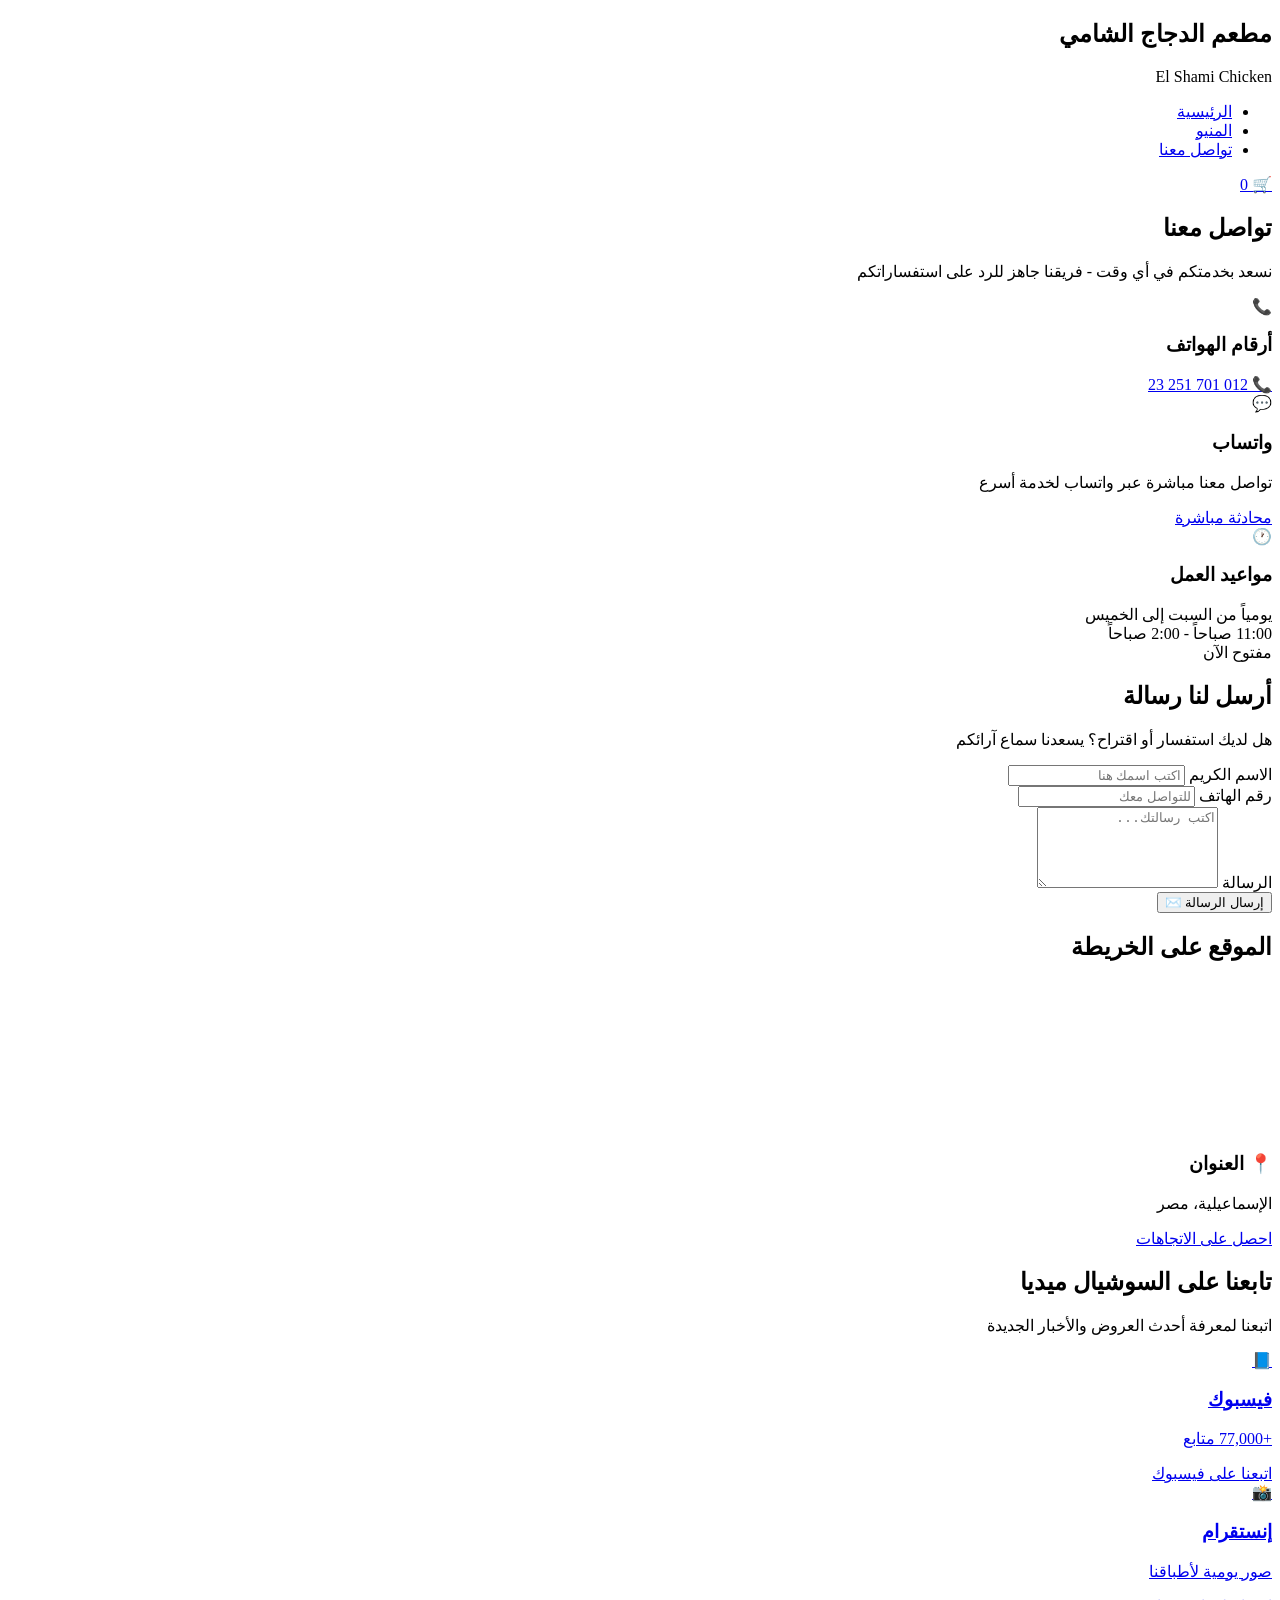
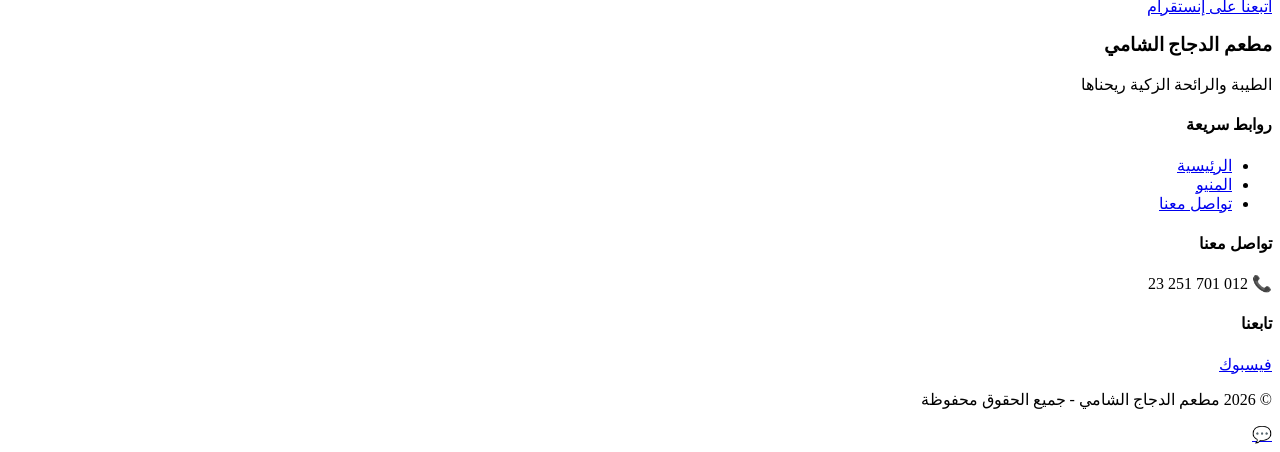
==== contact.html @ aac46c4f "Add files via upload" ====
<!DOCTYPE html>
<html lang="ar" dir="rtl">
<head>
    <meta charset="UTF-8">
    <meta name="viewport" content="width=device-width, initial-scale=1.0">
    <title>تواصل معنا - مطعم الدجاج الشامي</title>
    <link rel="stylesheet" href="../CSS/style.css">
    <link rel="stylesheet" href="../CSS/contact.css">
</head>
<body>
    <!-- Navigation Bar -->
    <nav class="navbar">
        <div class="container">
            <div class="nav-brand">
                <h1>مطعم الدجاج الشامي</h1>
                <p class="nav-subtitle">El Shami Chicken</p>
            </div>
            <ul class="nav-links">
                <li><a href="index.html">الرئيسية</a></li>
                <li><a href="menu.html">المنيو</a></li>
                <li><a href="contact.html" class="active">تواصل معنا</a></li>
            </ul>
            <div class="nav-cart">
                <a href="order.html" class="cart-icon">
                    🛒
                    <span class="cart-count" id="cartCount">0</span>
                </a>
            </div>
        </div>
    </nav>

    <!-- Contact Header -->
    <section class="contact-header">
        <div class="container">
            <h1 class="page-title">تواصل معنا</h1>
            <p class="page-subtitle">نسعد بخدمتكم في أي وقت - فريقنا جاهز للرد على استفساراتكم</p>
        </div>
    </section>

    <!-- Contact Info Cards -->
    <section class="contact-info-section">
        <div class="container">
            <div class="contact-cards-grid">
                <!-- Phone Card -->
                <div class="contact-card">
                    <div class="contact-icon phone-icon">📞</div>
                    <h3>أرقام الهواتف</h3>
                    <div class="contact-details">
                        <a href="tel:01200287578" class="phone-link">📞 012 701 251 23</a>
                    </div>
                </div>

                <!-- WhatsApp Card -->
                <div class="contact-card whatsapp-card">
                    <div class="contact-icon whatsapp-icon">💬</div>
                    <h3>واتساب</h3>
                    <p>تواصل معنا مباشرة عبر واتساب لخدمة أسرع</p>
                    <a href="https://wa.me/201200287578" target="_blank" class="btn btn-whatsapp">
                        محادثة مباشرة
                    </a>
                </div>

                <!-- Working Hours Card -->
                <div class="contact-card">
                    <div class="contact-icon clock-icon">🕐</div>
                    <h3>مواعيد العمل</h3>
                    <div class="working-hours">
                        <div class="hours-row">
                            <span>يومياً من السبت إلى الخميس</span>
                        </div>
                        <div class="hours-time">11:00 صباحاً - 2:00 صباحاً</div>
                        <div class="status-badge open">مفتوح الآن</div>
                    </div>
                </div>
            </div>
        </div>
    </section>

    <!-- Contact Form & Map -->
    <section class="contact-main-section">
        <div class="container">
            <div class="contact-layout">
                <!-- Contact Form -->
                <div class="contact-form-card">
                    <h2>أرسل لنا رسالة</h2>
                    <p class="form-intro">هل لديك استفسار أو اقتراح؟ يسعدنا سماع آرائكم</p>
                    
                    <form id="contactForm">
                        <div class="form-group">
                            <label for="contactName">الاسم الكريم</label>
                            <input type="text" id="contactName" name="contactName" required placeholder="اكتب اسمك هنا">
                        </div>

                        <div class="form-group">
                            <label for="contactInfo">رقم الهاتف</label>
                            <input type="text" id="contactInfo" name="contactInfo" required placeholder="للتواصل معك">
                        </div>

                        <div class="form-group">
                            <label for="contactMessage">الرسالة</label>
                            <textarea id="contactMessage" name="contactMessage" required placeholder="اكتب رسالتك..." rows="5"></textarea>
                        </div>

                        <button type="submit" class="btn btn-primary btn-block">
                            إرسال الرسالة ✉️
                        </button>
                    </form>
                </div>

                <!-- Map -->
                <div class="map-card">
                    <h2>الموقع على الخريطة</h2>
                    <div class="map-wrapper">
                        <iframe 
                            src="https://www.google.com/maps/embed?pb=!1m18!1m12!1m3!1d27551.89556045984!2d32.26!3d30.59!2m3!1f0!2f0!3f0!3m2!1i1024!2i768!4f13.1!3m3!1m2!1s0x14f990e0b4a8a9c9%3A0x5c9c8e9c8e9c8e9c!2sIsmailia%2C%20Egypt!5e0!3m2!1sen!2seg!4v1234567890"
                            width="100%" 
                            height="100%" 
                            style="border:0; border-radius: 12px;" 
                            allowfullscreen="" 
                            loading="lazy">
                        </iframe>
                    </div>
                    <div class="location-info">
                        <h3>📍 العنوان</h3>
                        <p>الإسماعيلية، مصر</p>
                        <a href="https://maps.app.goo.gl/FT3ThQCLLrSuwWSB6?g_st=aw" target="_blank" class="btn btn-secondary">
                            احصل على الاتجاهات
                        </a>
                    </div>
                </div>
            </div>
        </div>
    </section>

    <!-- Social Media Section -->
    <section class="social-section">
        <div class="container">
            <h2 class="section-title">تابعنا على السوشيال ميديا</h2>
            <p class="section-subtitle">اتبعنا لمعرفة أحدث العروض والأخبار الجديدة</p>
            
            <div class="social-cards">
                <a href="https://www.facebook.com/ElShamiRest" target="_blank" class="social-card facebook-card">
                    <div class="social-card-icon">📘</div>
                    <h3>فيسبوك</h3>
                    <p>+77,000 متابع</p>
                    <span class="follow-btn">اتبعنا على فيسبوك</span>
                </a>

                <a href="#" target="_blank" class="social-card instagram-card">
                    <div class="social-card-icon">📸</div>
                    <h3>إنستقرام</h3>
                    <p>صور يومية لأطباقنا</p>
                    <span class="follow-btn">اتبعنا على إنستقرام</span>
                </a>
            </div>
        </div>
    </section>

    <!-- Footer -->
    <footer class="footer">
        <div class="container">
            <div class="footer-content">
                <div class="footer-section">
                    <h3>مطعم الدجاج الشامي</h3>
                    <p>الطيبة والرائحة الزكية ريحناها</p>
                </div>
                
                <div class="footer-section">
                    <h4>روابط سريعة</h4>
                    <ul class="footer-links">
                        <li><a href="index.html">الرئيسية</a></li>
                        <li><a href="menu.html">المنيو</a></li>
                        <li><a href="contact.html">تواصل معنا</a></li>
                    </ul>
                </div>
                
                <div class="footer-section">
                    <h4>تواصل معنا</h4>
                      <p class="footer-phone">📞 012 701 251 23</p>
                </div>
                
                <div class="footer-section">
                    <h4>تابعنا</h4>
                    <div class="social-links">
                        <a href="https://www.facebook.com/ElShamiRest" target="_blank" class="social-icon facebook">فيسبوك</a>
                    </div>
                </div>
            </div>
            
            <div class="footer-bottom">
                <p>© 2026 مطعم الدجاج الشامي - جميع الحقوق محفوظة</p>
            </div>
        </div>
    </footer>

    <!-- Floating WhatsApp Button -->
    <a href="https://wa.me/+201044804508" target="_blank" class="whatsapp-float" title="تواصل معنا على واتساب">
        <span class="whatsapp-icon">💬</span>
    </a>

    <script src="../JS/cart.js"></script>
    <script src="../JS/contact.js"></script>
</body>
</html>
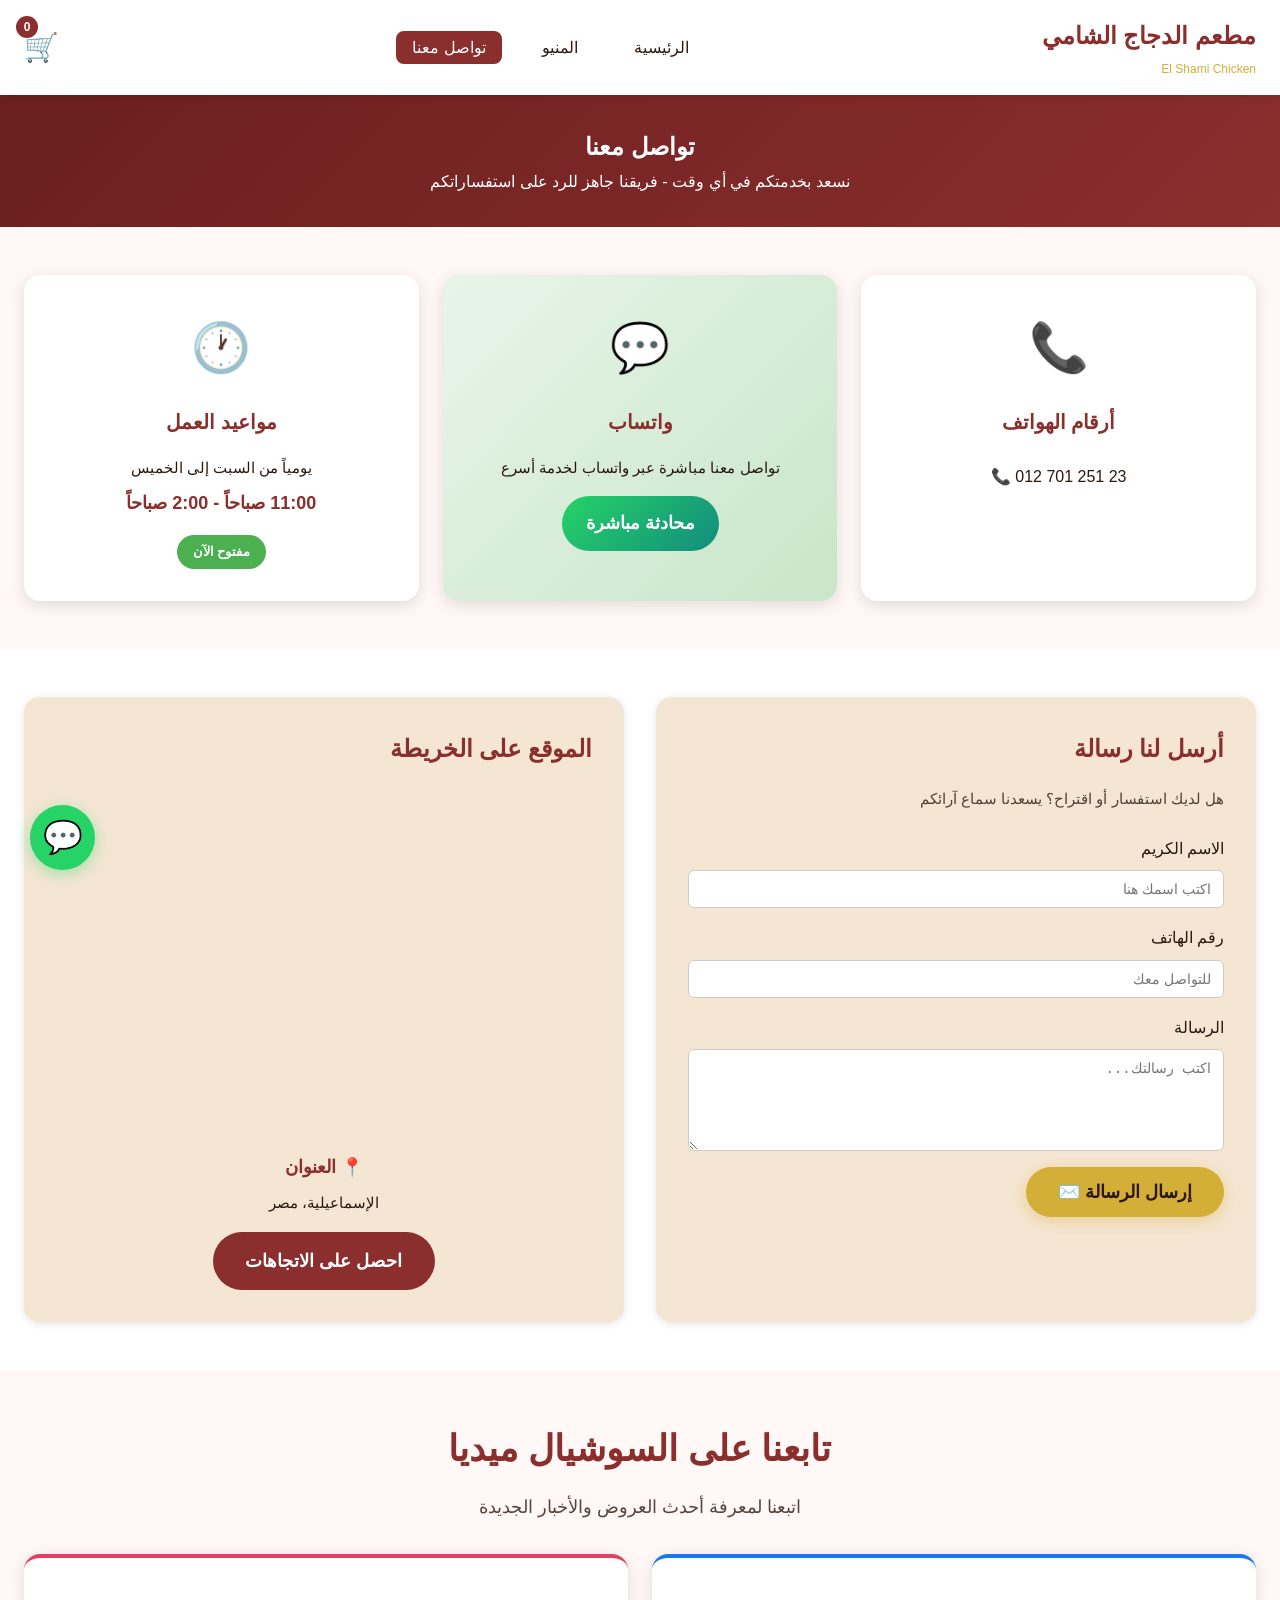
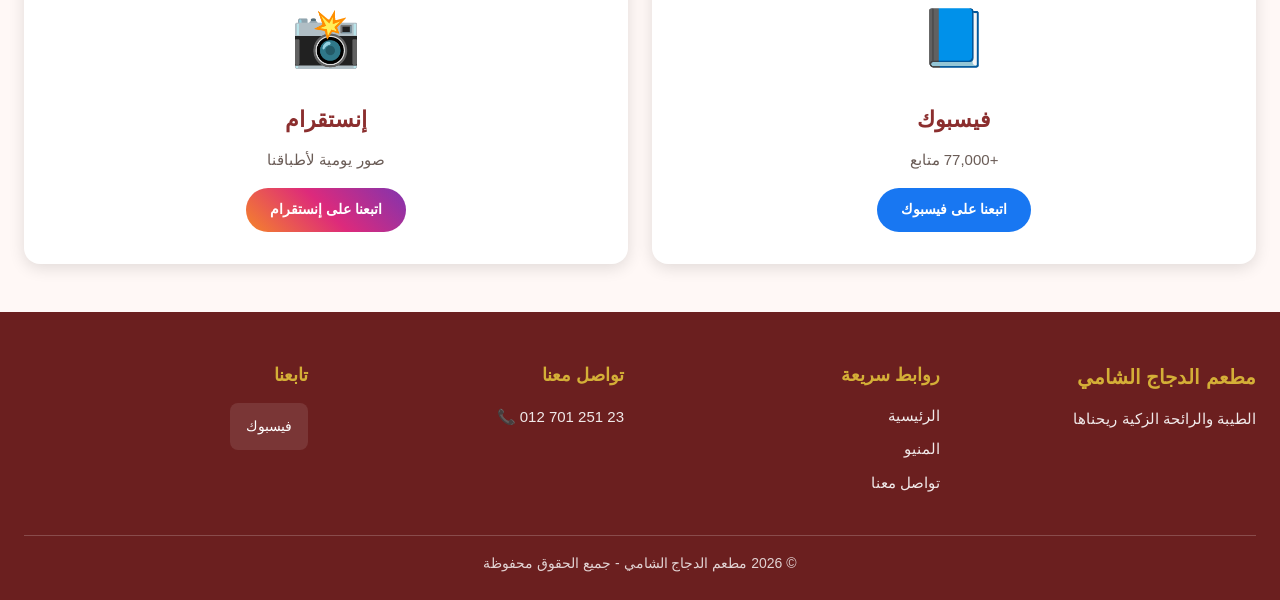
==== commit 68ea5279: "Update contact.html" ====
--- a/contact.html
+++ b/contact.html
@@ -4,8 +4,8 @@
     <meta charset="UTF-8">
     <meta name="viewport" content="width=device-width, initial-scale=1.0">
     <title>تواصل معنا - مطعم الدجاج الشامي</title>
-    <link rel="stylesheet" href="../CSS/style.css">
-    <link rel="stylesheet" href="../CSS/contact.css">
+    <link rel="stylesheet" href="style.css">
+    <link rel="stylesheet" href="contact.css">
 </head>
 <body>
     <!-- Navigation Bar -->
@@ -201,4 +201,4 @@
     <script src="../JS/cart.js"></script>
     <script src="../JS/contact.js"></script>
 </body>
-</html>+</html>
--- a/style.css
+++ b/style.css
@@ -0,0 +1,595 @@
+/* ===== CSS Reset & Base Styles ===== */
+* {
+    margin: 0;
+    padding: 0;
+    box-sizing: border-box;
+}
+
+:root {
+    /* Colors */
+    --burgundy-primary: #8B2E2E;
+    --burgundy-dark: #6B1F1F;
+    --gold: #D4AF37;
+    --gold-light: #FED65B;
+    --beige-light: #F5E6D3;
+    --beige-cream: #FFF8F6;
+    --brown-dark: #2C1810;
+    --white: #FFFFFF;
+    --gray-light: #F0F0F0;
+    --green-whatsapp: #25D366;
+    
+    /* Typography */
+    --font-primary: 'Cairo', 'Segoe UI', Tahoma, sans-serif;
+    --font-secondary: 'Tajawal', sans-serif;
+    
+    /* Spacing */
+    --spacing-xs: 8px;
+    --spacing-sm: 12px;
+    --spacing-md: 16px;
+    --spacing-lg: 24px;
+    --spacing-xl: 32px;
+    --spacing-xxl: 48px;
+    
+    /* Border Radius */
+    --radius-sm: 8px;
+    --radius-md: 12px;
+    --radius-lg: 16px;
+    --radius-pill: 50px;
+    
+    /* Shadows */
+    --shadow-sm: 0 2px 8px rgba(0, 0, 0, 0.1);
+    --shadow-md: 0 4px 16px rgba(0, 0, 0, 0.12);
+    --shadow-lg: 0 8px 24px rgba(0, 0, 0, 0.15);
+}
+
+body {
+    font-family: var(--font-primary);
+    direction: rtl;
+    background-color: var(--beige-cream);
+    color: var(--brown-dark);
+    line-height: 1.7;
+    overflow-x: hidden;
+}
+
+.container {
+    max-width: 1280px;
+    margin: 0 auto;
+    padding: 0 var(--spacing-lg);
+}
+
+/* ===== Navigation Bar ===== */
+.navbar {
+    background-color: var(--white);
+    box-shadow: var(--shadow-sm);
+    position: sticky;
+    top: 0;
+    z-index: 1000;
+    padding: var(--spacing-md) 0;
+}
+
+.navbar .container {
+    display: flex;
+    justify-content: space-between;
+    align-items: center;
+    gap: var(--spacing-lg);
+}
+
+.nav-brand h1 {
+    font-size: 24px;
+    color: var(--burgundy-primary);
+    font-weight: 700;
+    margin-bottom: 2px;
+}
+
+.nav-subtitle {
+    font-size: 12px;
+    color: var(--gold);
+    font-weight: 500;
+}
+
+.nav-links {
+    display: flex;
+    list-style: none;
+    gap: var(--spacing-lg);
+}
+
+.nav-links a {
+    text-decoration: none;
+    color: var(--brown-dark);
+    font-size: 16px;
+    font-weight: 500;
+    padding: var(--spacing-xs) var(--spacing-md);
+    border-radius: var(--radius-sm);
+    transition: all 0.3s ease;
+}
+
+.nav-links a:hover,
+.nav-links a.active {
+    background-color: var(--burgundy-primary);
+    color: var(--white);
+}
+
+.nav-cart {
+    position: relative;
+}
+
+.cart-icon {
+    font-size: 28px;
+    text-decoration: none;
+    position: relative;
+    display: block;
+}
+
+.cart-count {
+    position: absolute;
+    top: -8px;
+    left: -8px;
+    background-color: var(--burgundy-primary);
+    color: var(--white);
+    border-radius: 50%;
+    width: 22px;
+    height: 22px;
+    display: flex;
+    align-items: center;
+    justify-content: center;
+    font-size: 12px;
+    font-weight: 700;
+}
+
+/* ===== Hero Section ===== */
+.hero {
+    position: relative;
+    height: 85vh;
+    min-height: 600px;
+    background: linear-gradient(135deg, var(--burgundy-dark) 0%, var(--burgundy-primary) 100%);
+    background-image: url('https://images.unsplash.com/photo-1598103442097-8b74394b95c6?w=1600');
+    background-size: cover;
+    background-position: center;
+    display: flex;
+    align-items: center;
+    justify-content: center;
+    overflow: hidden;
+}
+
+.hero-overlay {
+    position: absolute;
+    top: 0;
+    left: 0;
+    width: 100%;
+    height: 100%;
+    background: linear-gradient(to bottom, rgba(107, 31, 31, 0.85), rgba(139, 46, 46, 0.7));
+}
+
+.hero-content {
+    position: relative;
+    z-index: 2;
+    text-align: center;
+    color: var(--white);
+    max-width: 800px;
+    padding: var(--spacing-xl);
+}
+
+.logo-circle {
+    width: 160px;
+    height: 160px;
+    border-radius: 50%;
+    background-color: var(--white);
+    border: 4px solid var(--gold);
+    display: flex;
+    align-items: center;
+    justify-content: center;
+    margin: 0 auto var(--spacing-xl);
+    box-shadow: 0 8px 32px rgba(0, 0, 0, 0.3);
+}
+
+.logo-text {
+    font-size: 20px;
+    font-weight: 700;
+    color: var(--burgundy-primary);
+    text-align: center;
+    line-height: 1.3;
+}
+
+.hero-title {
+    font-size: 48px;
+    font-weight: 700;
+    margin-bottom: var(--spacing-md);
+    text-shadow: 2px 2px 8px rgba(0, 0, 0, 0.3);
+    line-height: 1.3;
+}
+
+.hero-subtitle {
+    font-size: 20px;
+    margin-bottom: var(--spacing-xl);
+    opacity: 0.95;
+    font-weight: 400;
+}
+
+/* ===== Buttons ===== */
+.btn {
+    display: inline-block;
+    padding: 14px 32px;
+    border-radius: var(--radius-pill);
+    text-decoration: none;
+    font-size: 18px;
+    font-weight: 600;
+    transition: all 0.3s ease;
+    border: none;
+    cursor: pointer;
+    text-align: center;
+}
+
+.btn-primary {
+    background-color: var(--gold);
+    color: var(--brown-dark);
+    box-shadow: 0 4px 16px rgba(212, 175, 55, 0.4);
+}
+
+.btn-primary:hover {
+    background-color: var(--gold-light);
+    transform: translateY(-2px);
+    box-shadow: 0 6px 24px rgba(212, 175, 55, 0.5);
+}
+
+.btn-secondary {
+    background-color: var(--burgundy-primary);
+    color: var(--white);
+}
+
+.btn-secondary:hover {
+    background-color: var(--burgundy-dark);
+    transform: translateY(-2px);
+}
+
+.btn-large {
+    padding: 18px 48px;
+    font-size: 20px;
+}
+
+/* ===== Features Section ===== */
+.features {
+    padding: var(--spacing-xxl) 0;
+    background-color: var(--beige-light);
+}
+
+.features-grid {
+    display: grid;
+    grid-template-columns: repeat(auto-fit, minmax(250px, 1fr));
+    gap: var(--spacing-lg);
+}
+
+.feature-card {
+    background-color: var(--white);
+    padding: var(--spacing-xl);
+    border-radius: var(--radius-lg);
+    text-align: center;
+    box-shadow: var(--shadow-sm);
+    transition: all 0.3s ease;
+}
+
+.feature-card:hover {
+    transform: translateY(-8px);
+    box-shadow: var(--shadow-lg);
+}
+
+.feature-icon {
+    font-size: 56px;
+    margin-bottom: var(--spacing-md);
+}
+
+.feature-card h3 {
+    font-size: 22px;
+    color: var(--burgundy-primary);
+    margin-bottom: var(--spacing-sm);
+    font-weight: 700;
+}
+
+.feature-card p {
+    font-size: 16px;
+    color: var(--brown-dark);
+    line-height: 1.6;
+}
+
+/* ===== Section Styles ===== */
+.section-title {
+    font-size: 36px;
+    color: var(--burgundy-primary);
+    text-align: center;
+    margin-bottom: var(--spacing-sm);
+    font-weight: 700;
+}
+
+.section-subtitle {
+    font-size: 18px;
+    color: var(--brown-dark);
+    text-align: center;
+    margin-bottom: var(--spacing-xl);
+    opacity: 0.8;
+}
+
+/* ===== Testimonials Section ===== */
+.testimonials {
+    padding: var(--spacing-xxl) 0;
+    background-color: var(--white);
+}
+
+.testimonials-grid {
+    display: grid;
+    grid-template-columns: repeat(auto-fit, minmax(280px, 1fr));
+    gap: var(--spacing-lg);
+}
+
+.testimonial-card {
+    background-color: var(--beige-light);
+    padding: var(--spacing-lg);
+    border-radius: var(--radius-lg);
+    box-shadow: var(--shadow-sm);
+}
+
+.stars {
+    font-size: 20px;
+    margin-bottom: var(--spacing-sm);
+    color: var(--gold);
+}
+
+.testimonial-text {
+    font-size: 16px;
+    line-height: 1.7;
+    margin-bottom: var(--spacing-md);
+    color: var(--brown-dark);
+}
+
+.testimonial-author {
+    display: flex;
+    align-items: center;
+    gap: var(--spacing-sm);
+}
+
+.author-avatar {
+    width: 50px;
+    height: 50px;
+    border-radius: 50%;
+    background-color: var(--burgundy-primary);
+    color: var(--white);
+    display: flex;
+    align-items: center;
+    justify-content: center;
+    font-weight: 700;
+    font-size: 18px;
+}
+
+.testimonial-author h4 {
+    font-size: 16px;
+    color: var(--burgundy-primary);
+    margin-bottom: 2px;
+}
+
+.testimonial-author p {
+    font-size: 13px;
+    color: var(--brown-dark);
+    opacity: 0.7;
+}
+
+/* ===== Map Section ===== */
+.map-section {
+    padding: var(--spacing-xxl) 0;
+    background-color: var(--beige-cream);
+}
+
+.map-container {
+    display: grid;
+    grid-template-columns: 2fr 1fr;
+    gap: var(--spacing-xl);
+    margin-top: var(--spacing-xl);
+}
+
+.map-info {
+    background-color: var(--white);
+    padding: var(--spacing-xl);
+    border-radius: var(--radius-lg);
+    box-shadow: var(--shadow-md);
+}
+
+.map-info h3 {
+    font-size: 20px;
+    color: var(--burgundy-primary);
+    margin-bottom: var(--spacing-sm);
+    margin-top: var(--spacing-md);
+}
+
+.map-info h3:first-child {
+    margin-top: 0;
+}
+
+.map-info p {
+    font-size: 16px;
+    color: var(--brown-dark);
+    margin-bottom: var(--spacing-md);
+}
+
+/* ===== Footer ===== */
+.footer {
+    background-color: var(--burgundy-dark);
+    color: var(--white);
+    padding: var(--spacing-xxl) 0 var(--spacing-lg);
+}
+
+.footer-content {
+    display: grid;
+    grid-template-columns: repeat(auto-fit, minmax(200px, 1fr));
+    gap: var(--spacing-xl);
+    margin-bottom: var(--spacing-xl);
+}
+
+.footer-section h3 {
+    font-size: 20px;
+    margin-bottom: var(--spacing-sm);
+    color: var(--gold);
+}
+
+.footer-section h4 {
+    font-size: 18px;
+    margin-bottom: var(--spacing-sm);
+    color: var(--gold);
+}
+
+.footer-section p {
+    font-size: 15px;
+    margin-bottom: var(--spacing-xs);
+    opacity: 0.9;
+}
+
+.footer-links {
+    list-style: none;
+}
+
+.footer-links a {
+    color: var(--white);
+    text-decoration: none;
+    font-size: 15px;
+    display: block;
+    margin-bottom: var(--spacing-xs);
+    opacity: 0.9;
+    transition: opacity 0.3s;
+}
+
+.footer-links a:hover {
+    opacity: 1;
+    color: var(--gold);
+}
+
+.social-links {
+    display: flex;
+    gap: var(--spacing-sm);
+}
+
+.social-icon {
+    display: inline-block;
+    padding: var(--spacing-sm) var(--spacing-md);
+    background-color: rgba(255, 255, 255, 0.1);
+    color: var(--white);
+    text-decoration: none;
+    border-radius: var(--radius-sm);
+    font-size: 14px;
+    transition: all 0.3s;
+}
+
+.social-icon:hover {
+    background-color: var(--gold);
+    color: var(--brown-dark);
+}
+
+.footer-bottom {
+    border-top: 1px solid rgba(255, 255, 255, 0.2);
+    padding-top: var(--spacing-md);
+    text-align: center;
+}
+
+.footer-bottom p {
+    font-size: 14px;
+    opacity: 0.8;
+}
+
+/* ===== Floating WhatsApp Button ===== */
+.whatsapp-float {
+    position: fixed;
+    bottom: 30px;
+    left: 30px;
+    background-color: var(--green-whatsapp);
+    width: 65px;
+    height: 65px;
+    border-radius: 50%;
+    display: flex;
+    align-items: center;
+    justify-content: center;
+    box-shadow: 0 4px 16px rgba(37, 211, 102, 0.4);
+    z-index: 999;
+    transition: all 0.3s ease;
+    text-decoration: none;
+}
+
+.whatsapp-float:hover {
+    transform: scale(1.1);
+    box-shadow: 0 6px 24px rgba(37, 211, 102, 0.6);
+}
+
+.whatsapp-icon {
+    font-size: 32px;
+}
+.footer-phone {
+    direction: ltr;
+    display: inline-block; /* عشان يحافظ على مكانه في التنسيق */
+    text-align: right;     /* لو محتاج النص يفضل محاذي لليمين جوه الديف */
+}
+
+/* ===== Responsive Design ===== */
+@media (max-width: 768px) {
+    .navbar .container {
+        flex-direction: column;
+        gap: var(--spacing-md);
+    }
+    
+    .nav-links {
+        flex-direction: row;
+        flex-wrap: wrap;
+        justify-content: center;
+    }
+    
+    .hero {
+        height: 70vh;
+        min-height: 500px;
+    }
+    
+    .hero-title {
+        font-size: 32px;
+    }
+    
+    .hero-subtitle {
+        font-size: 16px;
+    }
+    
+    .logo-circle {
+        width: 120px;
+        height: 120px;
+    }
+    
+    .logo-text {
+        font-size: 16px;
+    }
+    
+    .section-title {
+        font-size: 28px;
+    }
+    
+    .features-grid {
+        grid-template-columns: 1fr;
+    }
+    
+    .testimonials-grid {
+        grid-template-columns: 1fr;
+    }
+    
+    .map-container {
+        grid-template-columns: 1fr;
+    }
+    
+    .footer-content {
+        grid-template-columns: 1fr;
+        text-align: center;
+    }
+    
+    .social-links {
+        justify-content: center;
+    }
+    
+    .whatsapp-float {
+        width: 55px;
+        height: 55px;
+        bottom: 20px;
+        left: 20px;
+    }
+    
+    .whatsapp-icon {
+        font-size: 28px;
+    }
+}
--- a/contact.css
+++ b/contact.css
@@ -0,0 +1,305 @@
+/* Contact Page Specific Styles */
+
+.contact-header {
+    background: linear-gradient(135deg, var(--burgundy-dark) 0%, var(--burgundy-primary) 100%);
+    color: var(--white);
+    padding: var(--spacing-xl) 0;
+    text-align: center;
+}
+
+/* Contact Info Cards */
+.contact-info-section {
+    padding: var(--spacing-xxl) 0;
+    background-color: var(--beige-cream);
+}
+
+.contact-cards-grid {
+    display: grid;
+    grid-template-columns: repeat(auto-fit, minmax(280px, 1fr));
+    gap: var(--spacing-lg);
+}
+
+.contact-card {
+    background-color: var(--white);
+    padding: var(--spacing-xl);
+    border-radius: var(--radius-lg);
+    text-align: center;
+    box-shadow: var(--shadow-md);
+    transition: transform 0.3s ease;
+}
+
+.contact-card:hover {
+    transform: translateY(-8px);
+}
+
+.contact-icon {
+    font-size: 48px;
+    margin-bottom: var(--spacing-md);
+    display: inline-block;
+}
+
+.contact-card h3 {
+    font-size: 20px;
+    color: var(--burgundy-primary);
+    margin-bottom: var(--spacing-md);
+    font-weight: 700;
+}
+
+.contact-details {
+    display: flex;
+    flex-direction: column;
+    gap: var(--spacing-xs);
+}
+
+.phone-link {
+    color: var(--brown-dark);
+    text-decoration: none;
+    font-size: 16px;
+    padding: 8px;
+    border-radius: var(--radius-sm);
+    transition: all 0.3s;
+    direction: ltr;
+}
+
+.phone-link:hover {
+    background-color: var(--beige-light);
+    color: var(--burgundy-primary);
+}
+
+.whatsapp-card {
+    background: linear-gradient(135deg, #E8F5E9 0%, #C8E6C9 100%);
+}
+
+.whatsapp-card p {
+    font-size: 15px;
+    color: var(--brown-dark);
+    margin-bottom: var(--spacing-md);
+}
+
+.btn-whatsapp {
+    background: linear-gradient(135deg, #25D366 0%, #128C7E 100%);
+    color: var(--white);
+    padding: 12px 24px;
+    border-radius: var(--radius-pill);
+    text-decoration: none;
+    display: inline-block;
+    font-weight: 600;
+    transition: all 0.3s;
+}
+
+.btn-whatsapp:hover {
+    background: linear-gradient(135deg, #128C7E 0%, #075E54 100%);
+    transform: scale(1.05);
+}
+
+.working-hours {
+    text-align: center;
+}
+
+.hours-row {
+    font-size: 15px;
+    color: var(--brown-dark);
+    margin-bottom: var(--spacing-xs);
+}
+
+.hours-time {
+    font-size: 18px;
+    font-weight: 700;
+    color: var(--burgundy-primary);
+    margin-bottom: var(--spacing-md);
+}
+
+.status-badge {
+    display: inline-block;
+    padding: 6px 16px;
+    border-radius: var(--radius-pill);
+    font-size: 13px;
+    font-weight: 600;
+}
+
+.status-badge.open {
+    background-color: #4CAF50;
+    color: var(--white);
+}
+
+.status-badge.closed {
+    background-color: #F44336;
+    color: var(--white);
+}
+
+/* Contact Main Section */
+.contact-main-section {
+    padding: var(--spacing-xxl) 0;
+    background-color: var(--white);
+}
+
+.contact-layout {
+    display: grid;
+    grid-template-columns: 1fr 1fr;
+    gap: var(--spacing-xl);
+}
+
+.contact-form-card,
+.map-card {
+    background-color: var(--beige-light);
+    padding: var(--spacing-xl);
+    border-radius: var(--radius-lg);
+    box-shadow: var(--shadow-sm);
+}
+
+.contact-form-card h2,
+.map-card h2 {
+    font-size: 24px;
+    color: var(--burgundy-primary);
+    margin-bottom: var(--spacing-md);
+}
+
+.form-intro {
+    font-size: 15px;
+    color: var(--brown-dark);
+    opacity: 0.8;
+    margin-bottom: var(--spacing-lg);
+}
+
+.map-wrapper {
+    width: 100%;
+    height: 350px;
+    margin-bottom: var(--spacing-md);
+    border-radius: var(--radius-md);
+    overflow: hidden;
+}
+
+.location-info {
+    text-align: center;
+}
+
+.location-info h3 {
+    font-size: 18px;
+    color: var(--burgundy-primary);
+    margin-bottom: var(--spacing-xs);
+}
+
+.location-info p {
+    font-size: 15px;
+    color: var(--brown-dark);
+    margin-bottom: var(--spacing-md);
+}
+
+/* Social Media Section */
+.social-section {
+    padding: var(--spacing-xxl) 0;
+    background-color: var(--beige-cream);
+}
+
+.social-cards {
+    display: grid;
+    grid-template-columns: repeat(auto-fit, minmax(300px, 1fr));
+    gap: var(--spacing-lg);
+    margin-top: var(--spacing-xl);
+}
+
+.social-card {
+    background-color: var(--white);
+    padding: var(--spacing-xl);
+    border-radius: var(--radius-lg);
+    text-align: center;
+    text-decoration: none;
+    transition: all 0.3s ease;
+    box-shadow: var(--shadow-md);
+}
+
+.social-card:hover {
+    transform: translateY(-8px);
+    box-shadow: var(--shadow-lg);
+}
+
+.facebook-card {
+    border-top: 4px solid #1877F2;
+}
+
+.instagram-card {
+    border-top: 4px solid #E4405F;
+}
+
+.social-card-icon {
+    font-size: 56px;
+    margin-bottom: var(--spacing-md);
+}
+
+.social-card h3 {
+    font-size: 22px;
+    color: var(--burgundy-primary);
+    margin-bottom: var(--spacing-xs);
+}
+
+.social-card p {
+    font-size: 15px;
+    color: var(--brown-dark);
+    opacity: 0.7;
+    margin-bottom: var(--spacing-md);
+}
+
+.follow-btn {
+    display: inline-block;
+    padding: 10px 24px;
+    background-color: var(--burgundy-primary);
+    color: var(--white);
+    border-radius: var(--radius-pill);
+    font-weight: 600;
+    font-size: 14px;
+}
+
+.facebook-card .follow-btn {
+    background-color: #1877F2;
+}
+
+.instagram-card .follow-btn {
+    background: linear-gradient(45deg, #F58529, #DD2A7B, #8134AF);
+}
+/* تنظيم عناصر مجموعة الإدخال */
+.form-group {
+    display: flex;
+    flex-direction: column; /* بيخلي الليبل فوق الحقل */
+    align-items: flex-start; /* بيحاذي الكلام لليمين أو اليسار حسب اتجاه الصفحة */
+    gap: 8px;               /* مسافة مناسبة بين الليبل والحقل */
+    margin-bottom: 16px;    /* مسافة بين كل مجموعة والتانية */
+    width: 100%;            /* التأكد من إن المجموعة واخدة العرض الكامل */
+}
+
+/* تنسيق حقول الإدخال والـ textarea */
+.form-group input[type="text"],
+.form-group textarea {
+    width: 100%;            /* بيخلي الحقل يتفرد بكامل عرض الكارت */
+    padding: 10px 12px;     /* مساحة داخلية مريحة للكتابة */
+    border: 1px solid #ccc; /* تحديد الحواف بشكل لطيف */
+    border-radius: 6px;     /* حواف دائرية خفيفة تتماشى مع ديزاين الكارت */
+    box-sizing: border-box; /* علشان الـ padding ما يرفسش الحجم لبرة */
+    font-size: 14px;
+}
+
+/* زيادة مساحة الـ textarea وميخليهاش تبوظ الديزاين لو العميل كبر حجمها */
+.form-group textarea {
+    resize: vertical;       /* التكبير يكون رأسي فقط وليس أفقي */
+    min-height: 100px;      /* طول مبدئي مناسب للرسالة */
+}
+
+/* Responsive */
+@media (max-width: 968px) {
+    .contact-layout {
+        grid-template-columns: 1fr;
+    }
+    
+    .map-wrapper {
+        height: 300px;
+    }
+}
+
+@media (max-width: 768px) {
+    .contact-cards-grid {
+        grid-template-columns: 1fr;
+    }
+    
+    .social-cards {
+        grid-template-columns: 1fr;
+    }
+}
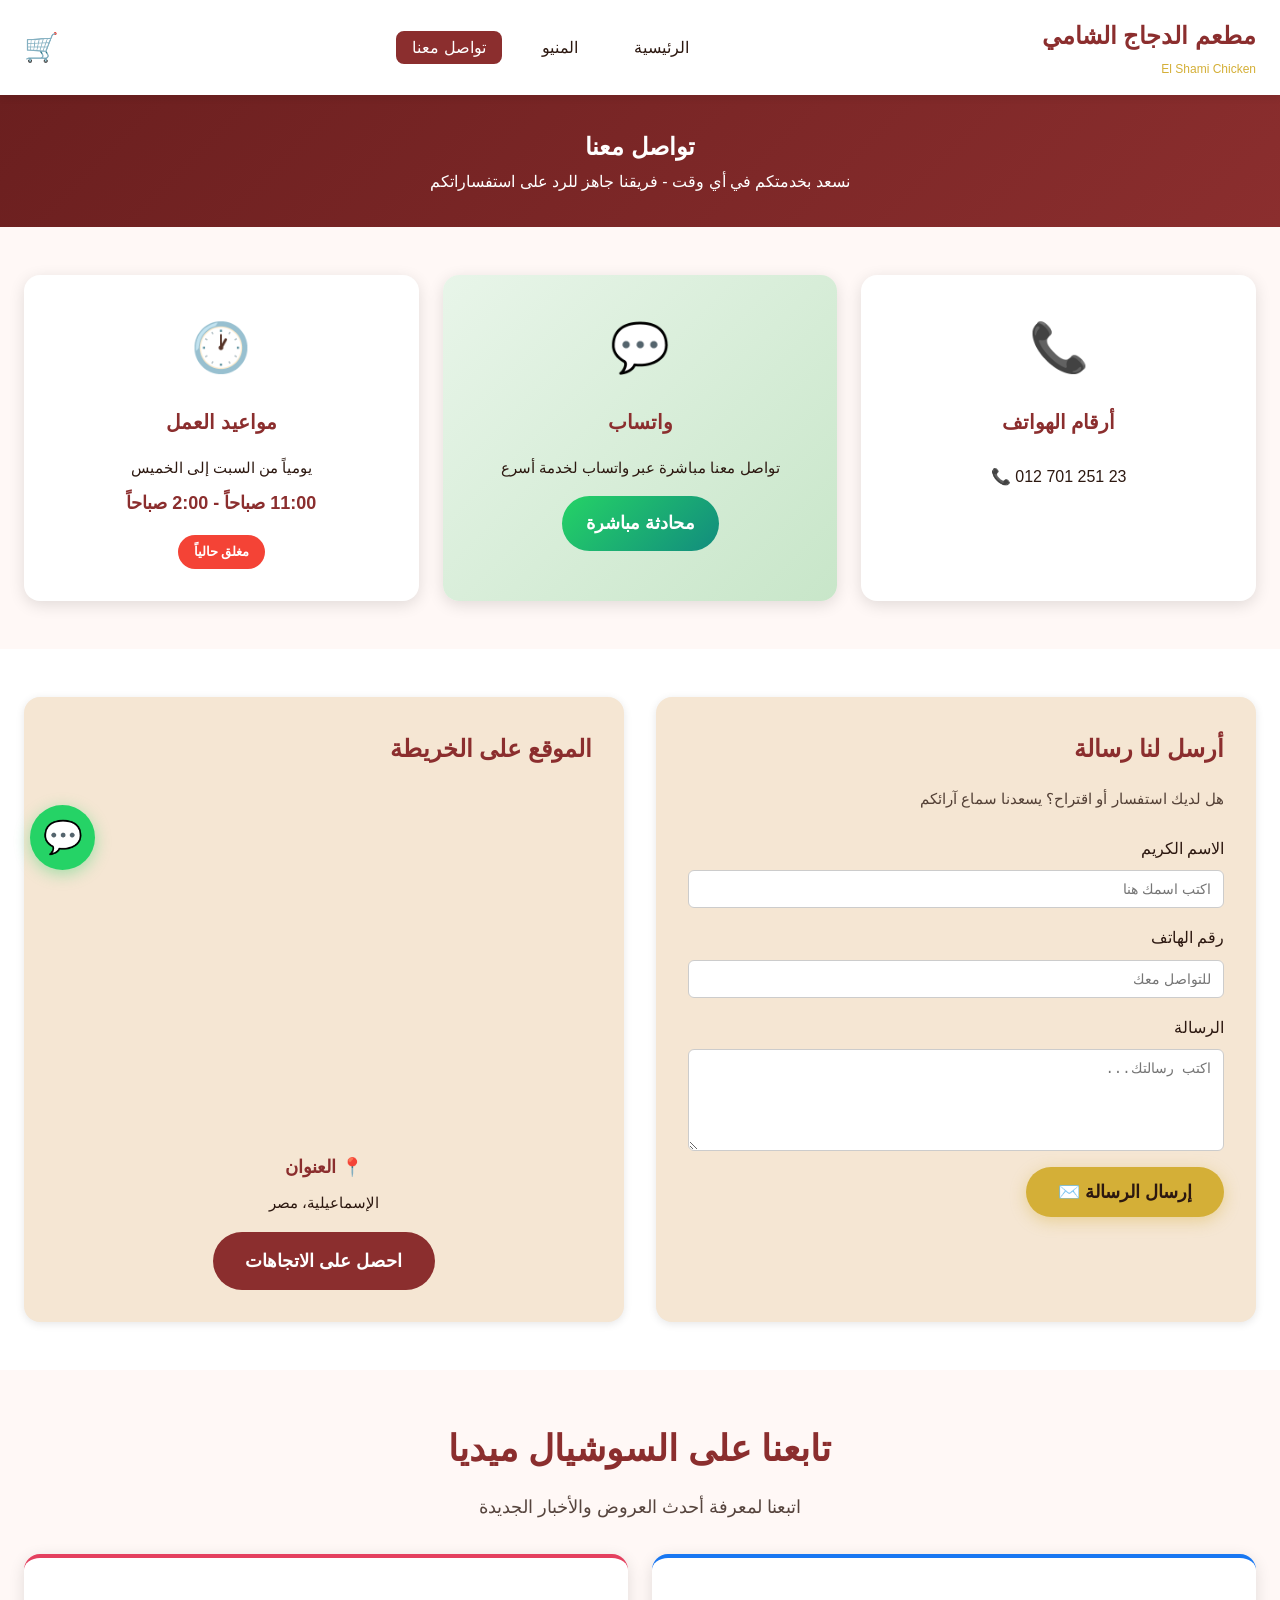
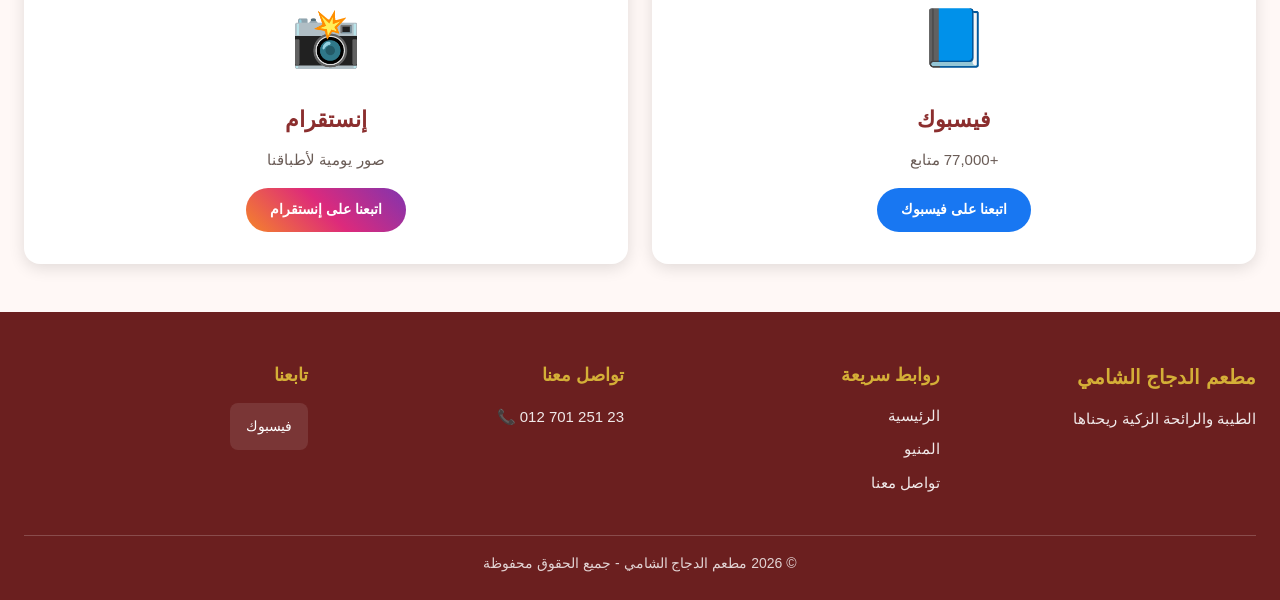
==== commit e179527d: "Update contact.html" ====
--- a/contact.html
+++ b/contact.html
@@ -198,7 +198,7 @@
         <span class="whatsapp-icon">💬</span>
     </a>
 
-    <script src="../JS/cart.js"></script>
-    <script src="../JS/contact.js"></script>
+    <script src="cart.js"></script>
+    <script src="contact.js"></script>
 </body>
 </html>
